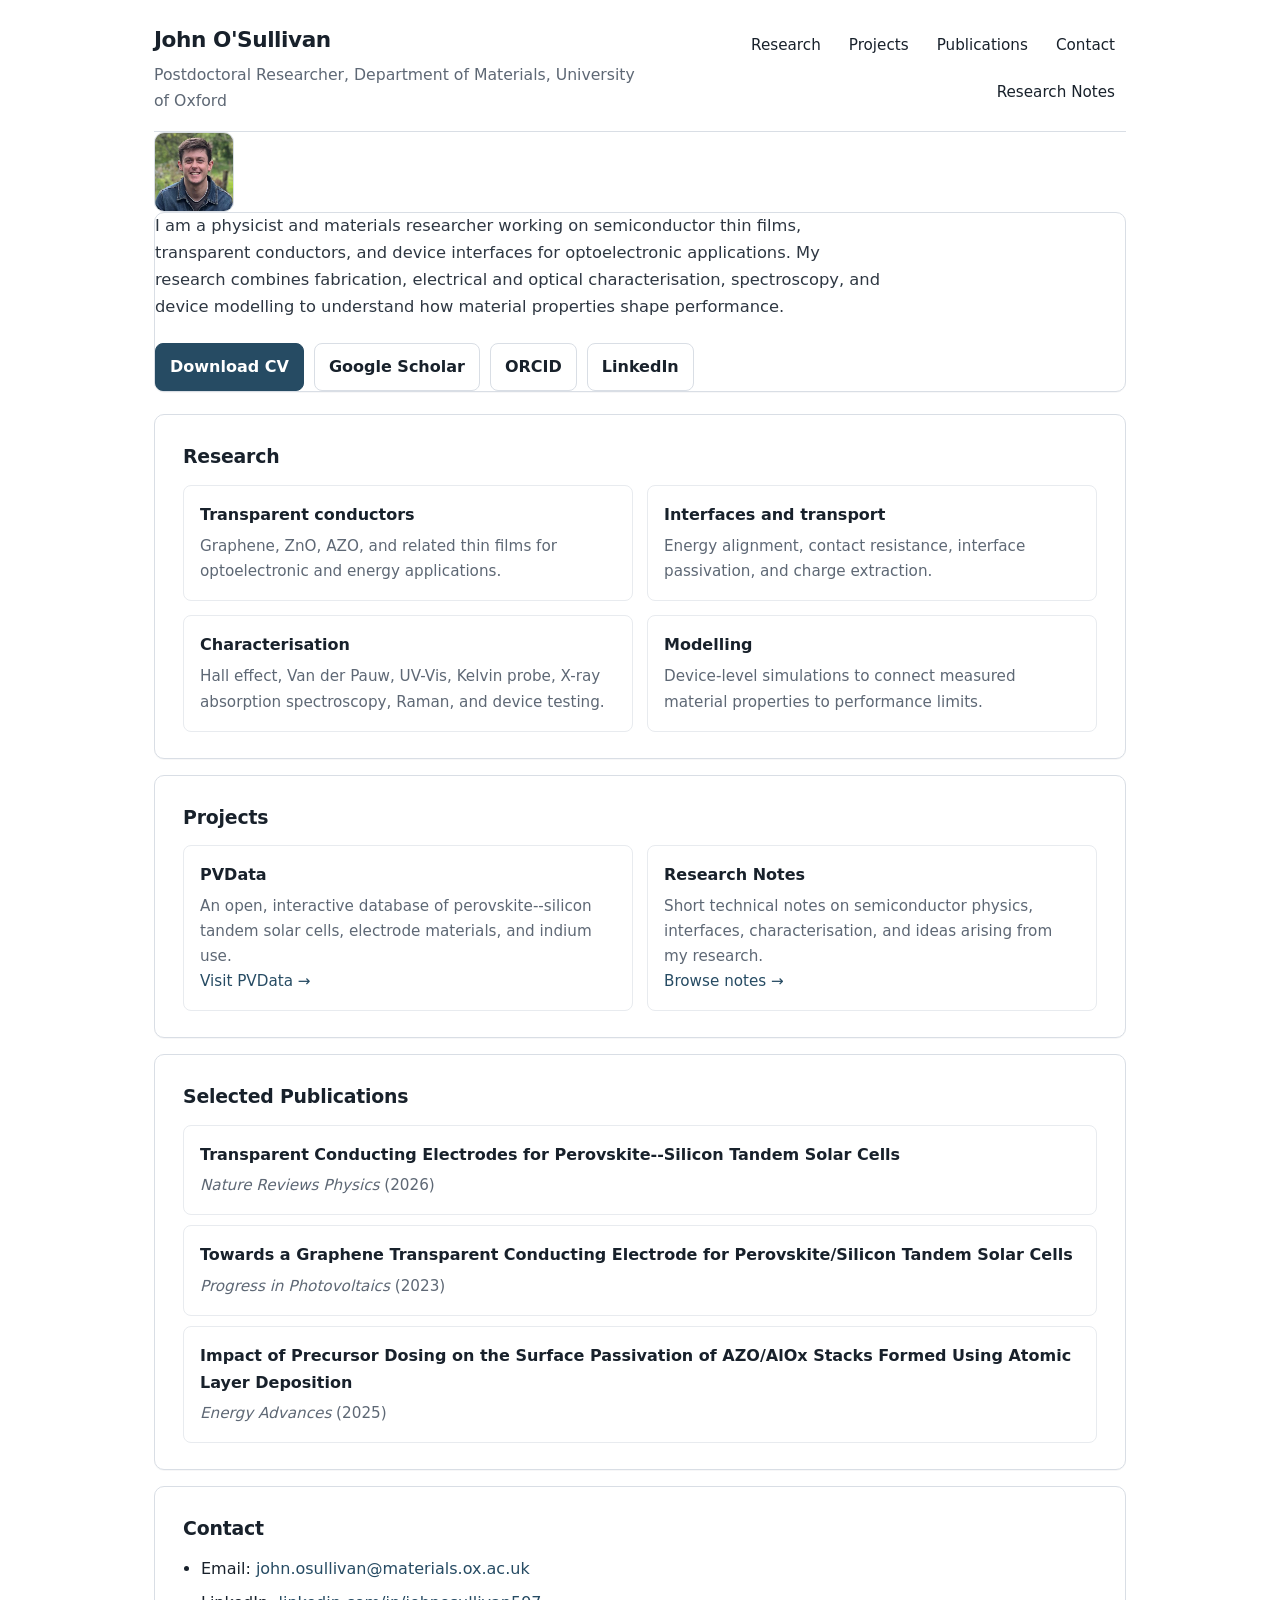
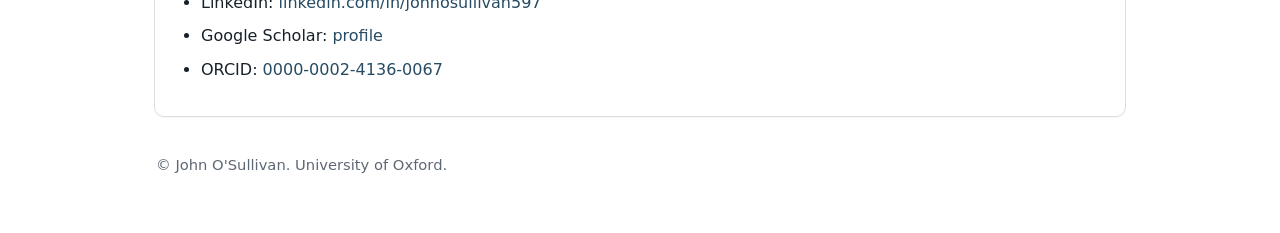
==== index.html @ 4909a604 "Update index.html" ====
<!doctype html>
<html lang="en">
  <head>
    <meta charset="utf-8" />
    <meta name="viewport" content="width=device-width, initial-scale=1" />
    <title>John O'Sullivan | Semiconductor Materials and Interfaces</title>
    <meta
      name="description"
      content="John O'Sullivan is an experimental researcher working on semiconductor materials, interfaces, thin films, and optoelectronic devices at the University of Oxford."
    />
    <link rel="stylesheet" href="style.css" />
  </head>
  <body>
    <div class="wrap">
      <header>
        <div class="brand">
          <h1>John O'Sullivan</h1>
          <p>Postdoctoral Researcher, Department of Materials, University of Oxford</p>
        </div>
        <nav aria-label="Primary">
          <a href="#research">Research</a>
          <a href="#projects">Projects</a>
          <a href="#publications">Publications</a>
          <a href="#contact">Contact</a>
          <a href="blog.html">Research Notes</a>
        </nav>
      </header>

      <section class="hero">
        <div class="hero-photo" aria-label="Profile portrait">
          <img src="images/profilecrop.jpg" alt="John O'Sullivan portrait" />
        </div>

        <div class="card hero-main">
          <p>
            I am a physicist and materials researcher working on semiconductor thin films, transparent conductors, and
            device interfaces for optoelectronic applications. My research combines fabrication, electrical and optical
            characterisation, spectroscopy, and device modelling to understand how material properties shape performance.
          </p>
          <div class="cta-row">
            <a class="btn primary" href="CV052026_Postdoc_RSB.pdf">Download CV</a>
            <a class="btn" href="https://scholar.google.com/citations?user=-q1tRdQAAAAJ&hl=en" target="_blank" rel="noreferrer">Google Scholar</a>
            <a class="btn" href="https://orcid.org/0000-0002-4136-0067" target="_blank" rel="noreferrer">ORCID</a>
            <a class="btn" href="https://www.linkedin.com/in/johnosullivan597/" target="_blank" rel="noreferrer">LinkedIn</a>
          </div>
        </div>
      </section>

      <main>
        <section class="card" id="research">
          <h3>Research</h3>
          <div class="grid-2">
            <div class="item">
              <h4>Transparent conductors</h4>
              <p>Graphene, ZnO, AZO, and related thin films for optoelectronic and energy applications.</p>
            </div>
            <div class="item">
              <h4>Interfaces and transport</h4>
              <p>Energy alignment, contact resistance, interface passivation, and charge extraction.</p>
            </div>
            <div class="item">
              <h4>Characterisation</h4>
              <p>Hall effect, Van der Pauw, UV-Vis, Kelvin probe, X-ray absorption spectroscopy, Raman, and device testing.</p>
            </div>
            <div class="item">
              <h4>Modelling</h4>
              <p>Device-level simulations to connect measured material properties to performance limits.</p>
            </div>
          </div>
        </section>

        <section class="card" id="projects">
          <h3>Projects</h3>
          <div class="grid-2">
            <div class="item">
              <h4>PVData</h4>
              <p>
                An open, interactive database of perovskite--silicon tandem solar cells, electrode materials, and indium use.
              </p>
              <p><a href="https://johnosullivan887.github.io/pvdata/" target="_blank" rel="noreferrer">Visit PVData →</a></p>
            </div>
            <div class="item">
              <h4>Research Notes</h4>
              <p>Short technical notes on semiconductor physics, interfaces, characterisation, and ideas arising from my research.</p>
              <p><a href="blog.html">Browse notes →</a></p>
            </div>
          </div>
        </section>

        <section class="card" id="publications">
          <h3>Selected Publications</h3>
          <div class="pubs">
            <div class="pub">
              <strong>Transparent Conducting Electrodes for Perovskite--Silicon Tandem Solar Cells</strong>
              <span><em>Nature Reviews Physics</em> (2026)</span>
            </div>
            <div class="pub">
              <strong>Towards a Graphene Transparent Conducting Electrode for Perovskite/Silicon Tandem Solar Cells</strong>
              <span><em>Progress in Photovoltaics</em> (2023)</span>
            </div>
            <div class="pub">
              <strong>Impact of Precursor Dosing on the Surface Passivation of AZO/AlOx Stacks Formed Using Atomic Layer Deposition</strong>
              <span><em>Energy Advances</em> (2025)</span>
            </div>
          </div>
        </section>

        <section class="card" id="contact">
          <h3>Contact</h3>
          <ul class="clean">
            <li>Email: <a href="mailto:john.osullivan@materials.ox.ac.uk">john.osullivan@materials.ox.ac.uk</a></li>
            <li>LinkedIn: <a href="https://www.linkedin.com/in/johnosullivan597/" target="_blank" rel="noreferrer">linkedin.com/in/johnosullivan597</a></li>
            <li>Google Scholar: <a href="https://scholar.google.com/citations?user=-q1tRdQAAAAJ&hl=en" target="_blank" rel="noreferrer">profile</a></li>
            <li>ORCID: <a href="https://orcid.org/0000-0002-4136-0067" target="_blank" rel="noreferrer">0000-0002-4136-0067</a></li>
          </ul>
        </section>
      </main>

      <footer>
        © John O'Sullivan. University of Oxford.
      </footer>
    </div>
  </body>
</html>
---- style.css ----
/*
  Global stylesheet for the academic profile site.
  Link from HTML with:
  <link rel="stylesheet" href="style.css">
*/

:root {
  --bg: #ffffff;
  --panel: #ffffff;
  --text: #18212b;
  --muted: #5e6875;
  --line: #d9dee5;
  --line-soft: #e8ebef;
  --accent: #264b63;
  --accent-soft: #eef3f7;
  --shadow: 0 1px 0 rgba(15, 23, 42, 0.03);
  --radius: 10px;
  --max: 1020px;
}

* { box-sizing: border-box; }
html { scroll-behavior: smooth; }

body {
  margin: 0;
  font-family: Inter, ui-sans-serif, system-ui, -apple-system, BlinkMacSystemFont, "Segoe UI", sans-serif;
  color: var(--text);
  background: var(--bg);
  line-height: 1.65;
}

a { color: var(--accent); text-decoration: none; }
a:hover { text-decoration: underline; }

.wrap {
  max-width: var(--max);
  margin: 0 auto;
  padding: 0 24px 56px;
}

header {
  display: flex;
  justify-content: space-between;
  align-items: flex-end;
  gap: 16px;
  padding: 22px 0 18px;
  border-bottom: 1px solid var(--line);
}

.brand {
  display: flex;
  flex-direction: column;
  gap: 4px;
}

.brand h1 {
  margin: 0;
  font-size: 1.35rem;
  font-weight: 600;
  letter-spacing: -0.02em;
}

.brand p {
  margin: 0;
  color: var(--muted);
  font-size: 0.98rem;
}

nav {
  display: flex;
  flex-wrap: wrap;
  justify-content: flex-end;
  gap: 6px;
}

nav a {
  padding: 7px 10px;
  border: 1px solid transparent;
  border-radius: 999px;
  color: var(--text);
  font-size: 0.95rem;
}

nav a:hover {
  border-color: var(--line);
  background: #fafbfd;
  text-decoration: none;
}


.hero-photo img {
  width: 80px;
  height: 80px;
  object-fit: cover;
  border-radius: 10px;
  border: 1px solid var(--line);
  display: block;
}

.card {
  background: var(--panel);
  border: 1px solid var(--line);
  border-radius: var(--radius);
  box-shadow: var(--shadow);
}



.profile{

    display:grid;

    grid-template-columns:180px 1fr;

    gap:32px;

    margin-top:40px;

    margin-bottom:20px;

    align-items:start;

}

.profile-image img{

    width:180px;

    height:180px;

    object-fit:cover;

    border-radius:8px;

    border:1px solid var(--line);

}

.profile h2{

    margin:0;

    font-size:2.2rem;

    font-family:Georgia, serif;

    font-weight:600;

}

.profile-position{

    color:var(--muted);

    margin-top:10px;

    margin-bottom:18px;

    line-height:1.5;

}

.profile-links{

    margin-bottom:24px;

    font-weight:500;

}

.hero h2,
.page-title {
  margin: 0 0 14px;
  font-size: clamp(2.15rem, 4vw, 3.4rem);
  line-height: 1.08;
  letter-spacing: -0.04em;
  font-family: Georgia, "Times New Roman", Times, serif;
  font-weight: 600;
}

.hero p {
  margin: 0 0 16px;
  font-size: 1.02rem;
  color: #2e3742;
  max-width: 70ch;
}

.cta-row {
  display: flex;
  flex-wrap: wrap;
  gap: 10px;
  margin-top: 22px;
}

.btn {
  display: inline-flex;
  align-items: center;
  justify-content: center;
  gap: 8px;
  padding: 10px 14px;
  border-radius: 8px;
  border: 1px solid var(--line);
  background: #fff;
  color: var(--text);
  font-weight: 600;
  text-decoration: none;
}

.btn.primary {
  background: var(--accent);
  border-color: var(--accent);
  color: #fff;
}

main {
  margin-top: 22px;
  display: grid;
  gap: 16px;
}

section.card {
  padding: 26px 28px;
}

section h3 {
  margin: 0 0 12px;
  font-size: 1.18rem;
  font-weight: 600;
  letter-spacing: -0.01em;
}

.section-intro {
  margin: 0 0 18px;
  color: var(--muted);
  max-width: 78ch;
}

.grid-2 {
  display: grid;
  grid-template-columns: 1fr 1fr;
  gap: 14px;
}

.item {
  padding: 16px;
  border: 1px solid var(--line-soft);
  border-radius: 8px;
  background: #fff;
}

.item h4 {
  margin: 0 0 6px;
  font-size: 1rem;
  font-weight: 600;
}

.item p {
  margin: 0;
  color: var(--muted);
  font-size: 0.95rem;
}

ul.clean {
  margin: 0;
  padding-left: 18px;
}

ul.clean li {
  margin: 7px 0;
}

.pubs {
  display: grid;
  gap: 10px;
}

.pub {
  padding: 16px;
  border: 1px solid var(--line-soft);
  border-radius: 8px;
  background: #fff;
}

.pub strong {
  display: block;
  margin-bottom: 4px;
  font-weight: 600;
}

.pub span {
  color: var(--muted);
  font-size: 0.95rem;
}

footer {
  margin-top: 18px;
  padding: 18px 2px 0;
  color: var(--muted);
  font-size: 0.92rem;
}

/* Blog-style page components */
.blog-grid {
  display: grid;
  gap: 18px;
}

.post-card {
  padding: 24px 26px;
  border: 1px solid var(--line);
  border-radius: var(--radius);
  background: #fff;
  box-shadow: var(--shadow);
}

.post-meta {
  display: flex;
  flex-wrap: wrap;
  gap: 10px;
  margin-bottom: 12px;
  color: var(--muted);
  font-size: 0.92rem;
}

.post-title {
  margin: 0 0 10px;
  font-size: 1.4rem;
  line-height: 1.2;
  letter-spacing: -0.02em;
}

.post-content {
  color: #2e3742;
}

.reaction-row {
  display: flex;
  flex-wrap: wrap;
  gap: 10px;
  margin-top: 18px;
}

.reaction-btn {
  display: inline-flex;
  align-items: center;
  gap: 8px;
  padding: 8px 12px;
  border-radius: 999px;
  border: 1px solid var(--line);
  background: #fff;
  color: var(--text);
  font-size: 0.95rem;
  cursor: pointer;
}

.reaction-btn:hover {
  background: #fafbfd;
}

.comments {
  margin-top: 18px;
  padding-top: 16px;
  border-top: 1px solid var(--line-soft);
}

.comments h4 {
  margin: 0 0 12px;
  font-size: 1rem;
}

.comment {
  padding: 12px 14px;
  border: 1px solid var(--line-soft);
  border-radius: 8px;
  background: #fbfcfd;
  margin-bottom: 10px;
}

.comment .author {
  font-weight: 600;
  margin-bottom: 4px;
}

.comment .date {
  color: var(--muted);
  font-size: 0.88rem;
}

.comment-form {
  display: grid;
  gap: 10px;
  margin-top: 12px;
}

.comment-form input,
.comment-form textarea {
  width: 100%;
  padding: 10px 12px;
  border: 1px solid var(--line);
  border-radius: 8px;
  font: inherit;
  background: #fff;
}

.comment-form textarea {
  min-height: 120px;
  resize: vertical;
}

.comment-form .btn {
  width: fit-content;
}

@media (max-width: 860px) {
  .hero,
  .grid-2 {
    grid-template-columns: 1fr;
  }

  .hero {
    gap: 22px;
  }

  header {
    flex-direction: column;
    align-items: flex-start;
  }

  nav {
    justify-content: flex-start;
  }
}

@media (max-width: 560px) {
  .wrap {
    padding: 0 16px 40px;
  }


  .cta-row {
    flex-direction: column;
  }

  .btn {
    width: 100%;
  }
}
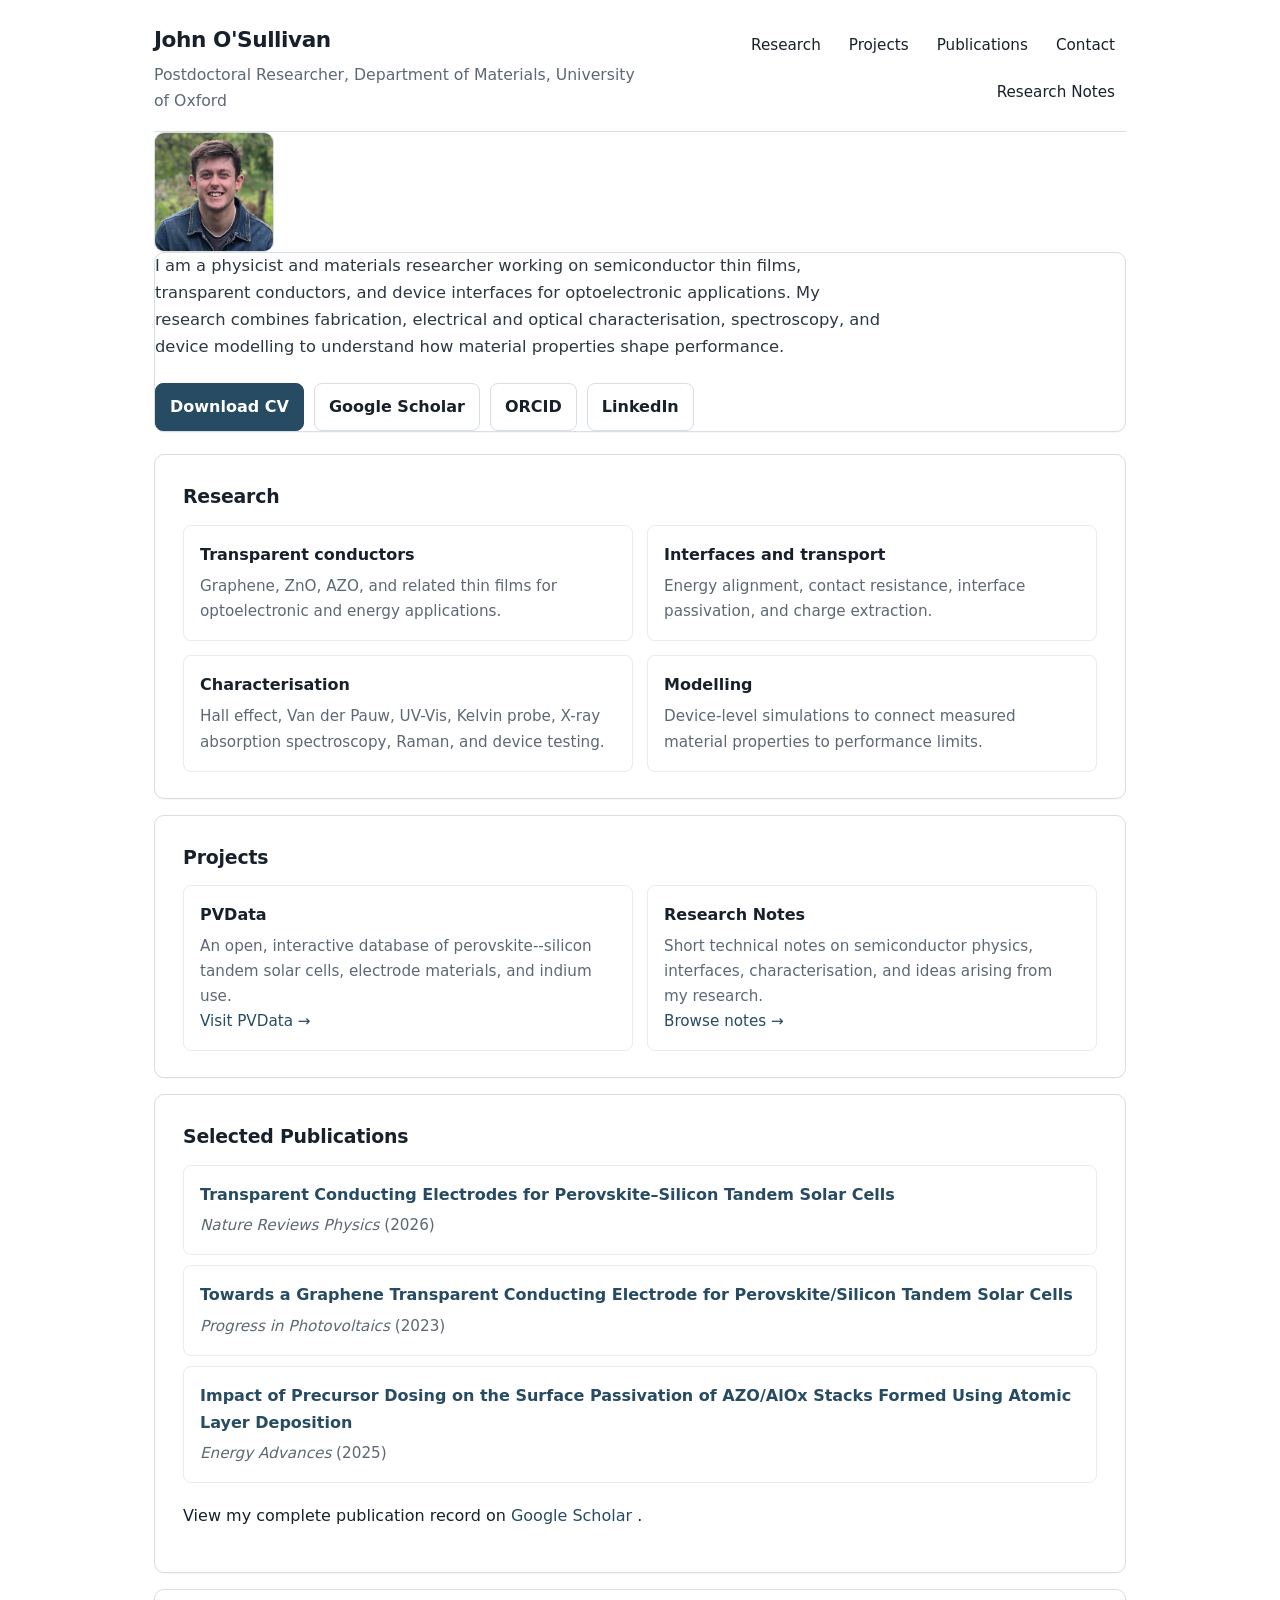
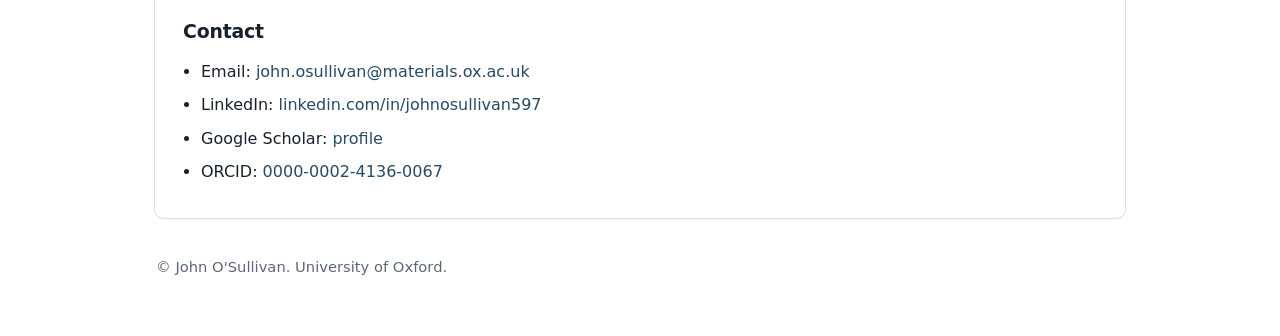
==== commit e1b42ea8: "Update index.html" ====
--- a/index.html
+++ b/index.html
@@ -89,20 +89,61 @@
 
         <section class="card" id="publications">
           <h3>Selected Publications</h3>
+        
           <div class="pubs">
+        
             <div class="pub">
-              <strong>Transparent Conducting Electrodes for Perovskite--Silicon Tandem Solar Cells</strong>
-              <span><em>Nature Reviews Physics</em> (2026)</span>
+              <strong>
+                <a href="https://doi.org/10.1038/s42254-026-00827-6"
+                   target="_blank"
+                   rel="noopener noreferrer">
+                  Transparent Conducting Electrodes for Perovskite–Silicon Tandem Solar Cells
+                </a>
+              </strong>
+        
+              <span>
+                <em>Nature Reviews Physics</em> (2026)
+              </span>
             </div>
+        
             <div class="pub">
-              <strong>Towards a Graphene Transparent Conducting Electrode for Perovskite/Silicon Tandem Solar Cells</strong>
-              <span><em>Progress in Photovoltaics</em> (2023)</span>
+              <strong>
+                <a href="https://doi.org/10.1002/pip.3726"
+                   target="_blank"
+                   rel="noopener noreferrer">
+                  Towards a Graphene Transparent Conducting Electrode for Perovskite/Silicon Tandem Solar Cells
+                </a>
+              </strong>
+        
+              <span>
+                <em>Progress in Photovoltaics</em> (2023)
+              </span>
             </div>
+        
             <div class="pub">
-              <strong>Impact of Precursor Dosing on the Surface Passivation of AZO/AlOx Stacks Formed Using Atomic Layer Deposition</strong>
-              <span><em>Energy Advances</em> (2025)</span>
+              <strong>
+                <a href="https://doi.org/10.1039/D5YA00072F"
+                   target="_blank"
+                   rel="noopener noreferrer">
+                  Impact of Precursor Dosing on the Surface Passivation of AZO/AlOx Stacks Formed Using Atomic Layer Deposition
+                </a>
+              </strong>
+        
+              <span>
+                <em>Energy Advances</em> (2025)
+              </span>
             </div>
+        
           </div>
+        
+          <p style="margin-top:20px;">
+            View my complete publication record on
+            <a href="https://scholar.google.com/citations?user=-q1tRdQAAAAJ&hl=en"
+               target="_blank">
+              Google Scholar
+            </a>.
+          </p>
+        
         </section>
 
         <section class="card" id="contact">
--- a/style.css
+++ b/style.css
@@ -89,8 +89,8 @@
 
 
 .hero-photo img {
-  width: 80px;
-  height: 80px;
+  width: 120px;
+  height: 120px;
   object-fit: cover;
   border-radius: 10px;
   border: 1px solid var(--line);
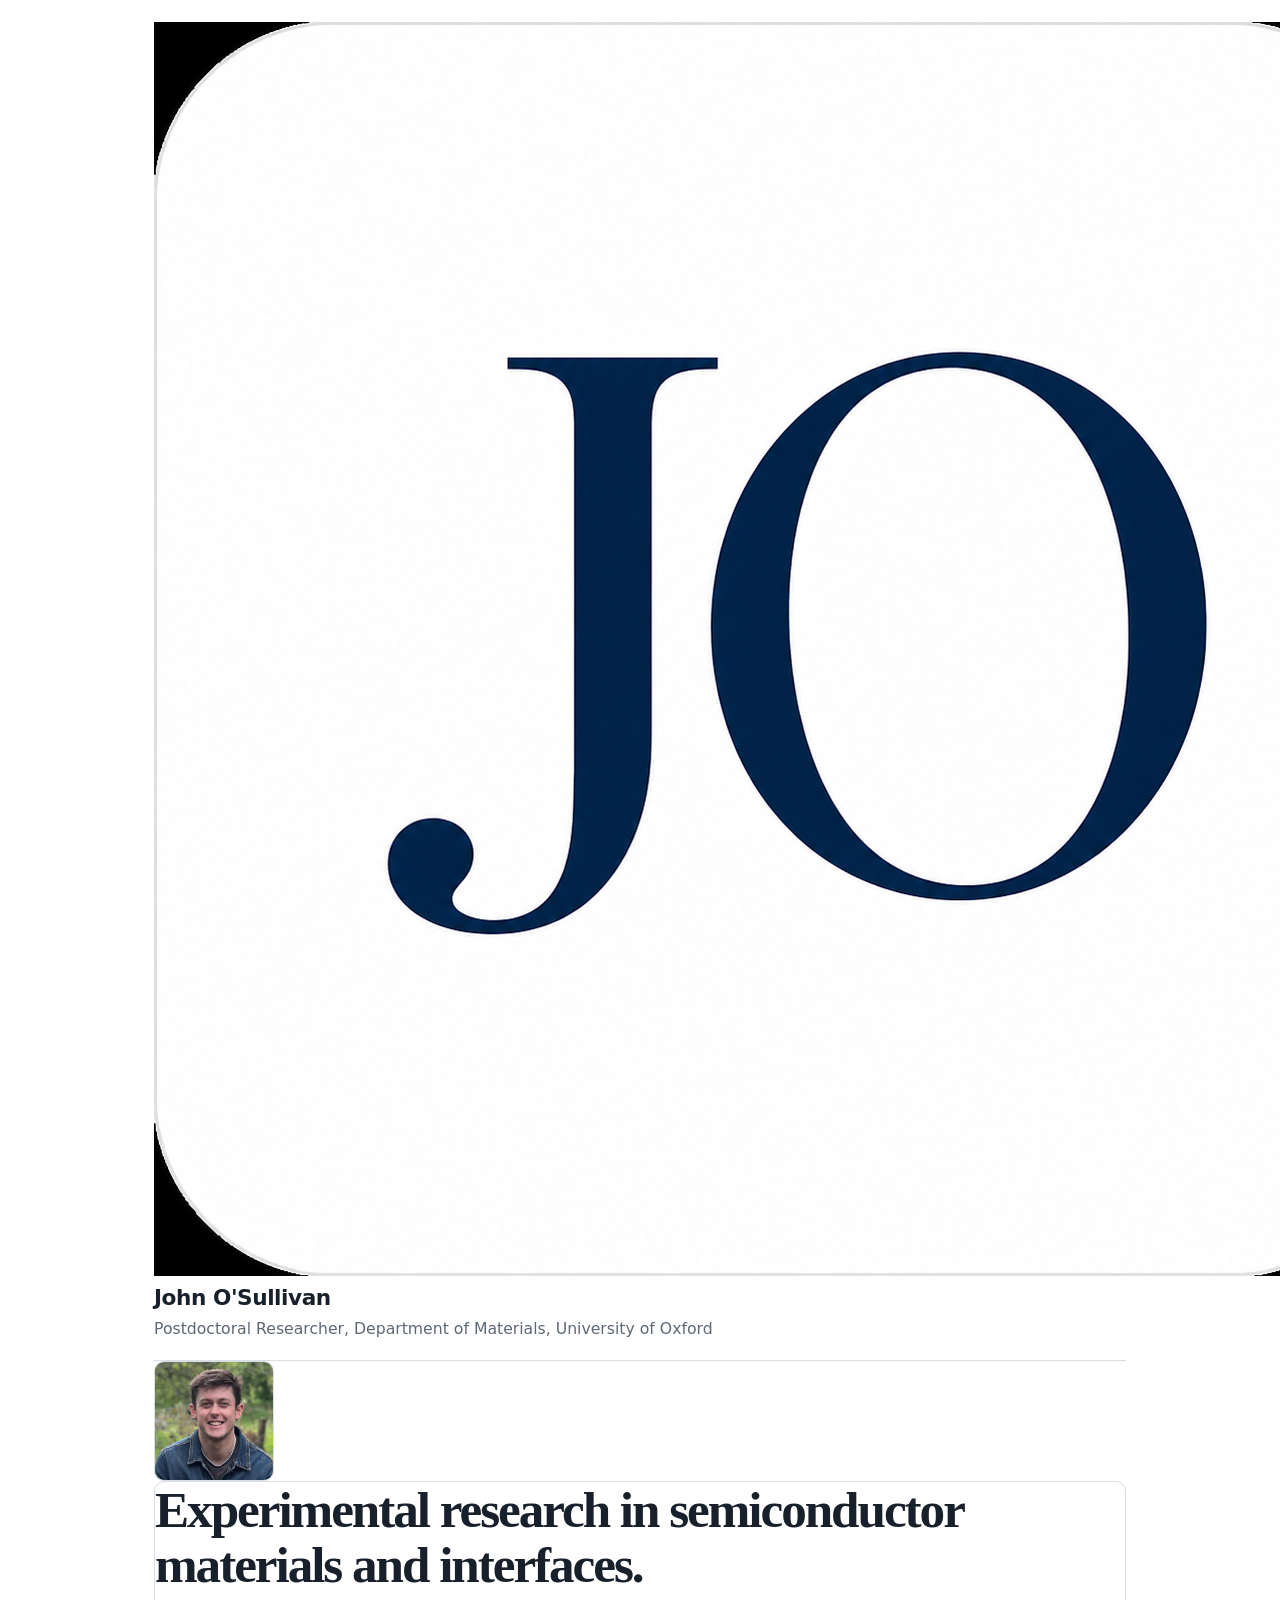
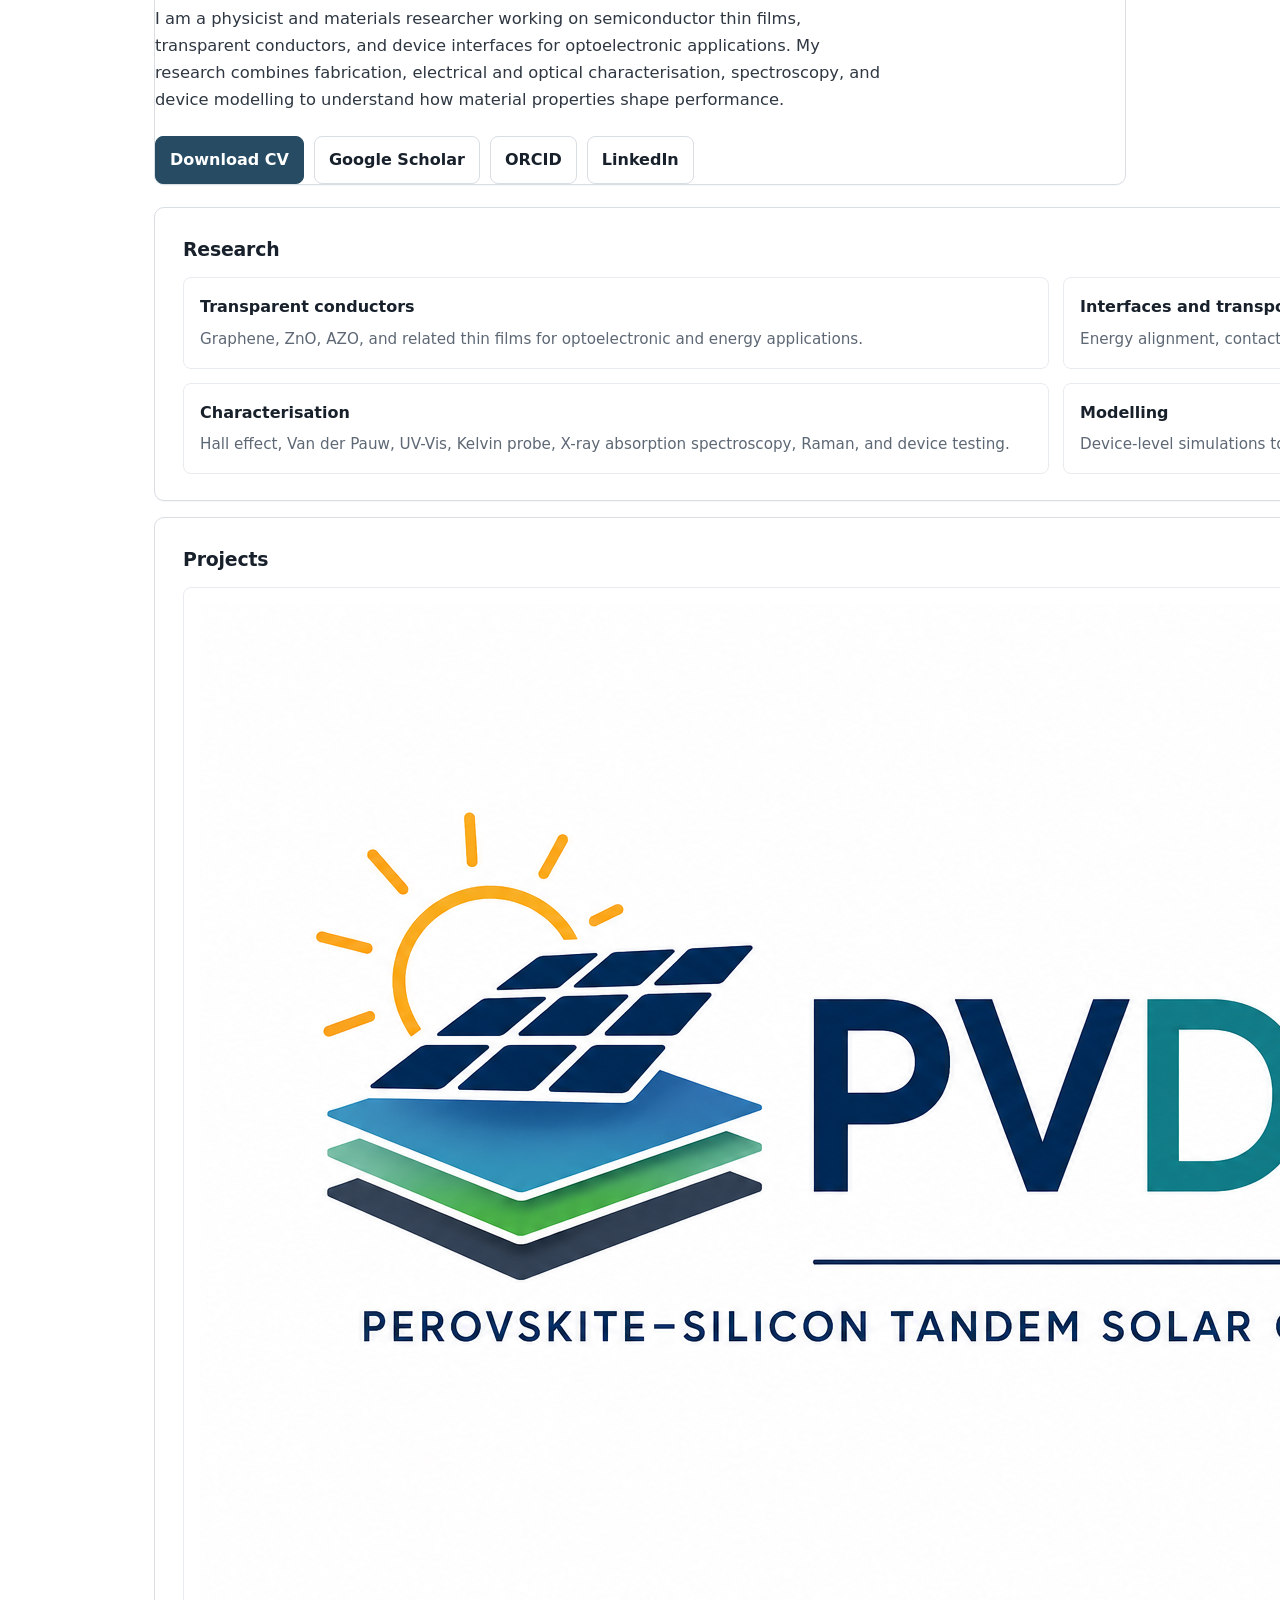
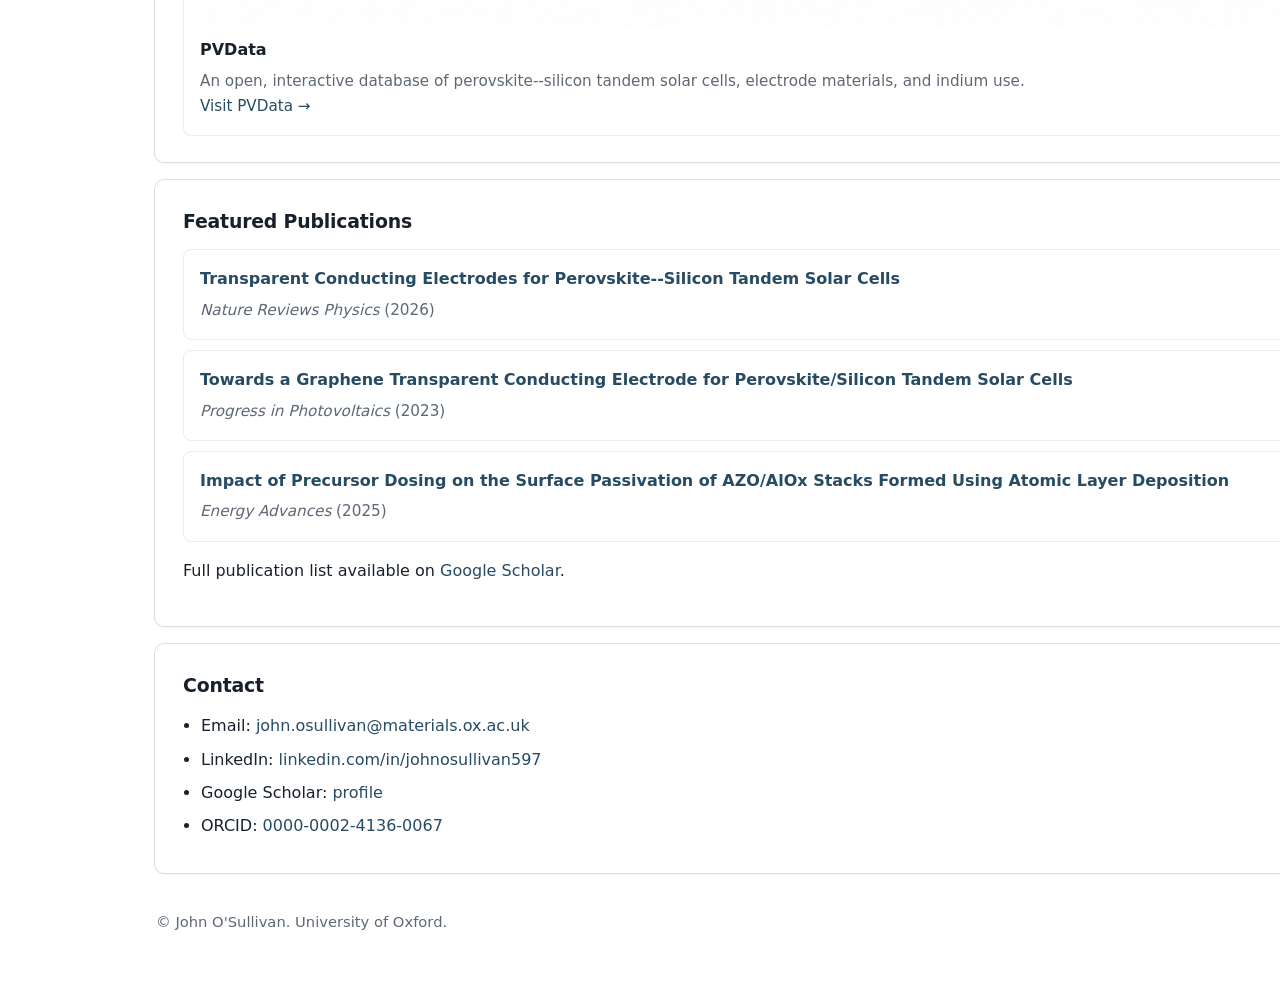
==== commit 30f543a4: "Update index.html" ====
--- a/index.html
+++ b/index.html
@@ -8,15 +8,20 @@
       name="description"
       content="John O'Sullivan is an experimental researcher working on semiconductor materials, interfaces, thin films, and optoelectronic devices at the University of Oxford."
     />
+    <link rel="icon" type="image/png" href="images/favicon.png" />
     <link rel="stylesheet" href="style.css" />
   </head>
   <body>
     <div class="wrap">
-      <header>
+      <header class="site-header">
         <div class="brand">
-          <h1>John O'Sullivan</h1>
-          <p>Postdoctoral Researcher, Department of Materials, University of Oxford</p>
+          <img class="brand-logo" src="images/favicon.png" alt="JO logo" />
+          <div class="brand-text">
+            <h1>John O'Sullivan</h1>
+            <p>Postdoctoral Researcher, Department of Materials, University of Oxford</p>
+          </div>
         </div>
+
         <nav aria-label="Primary">
           <a href="#research">Research</a>
           <a href="#projects">Projects</a>
@@ -32,6 +37,7 @@
         </div>
 
         <div class="card hero-main">
+          <h2>Experimental research in semiconductor materials and interfaces.</h2>
           <p>
             I am a physicist and materials researcher working on semiconductor thin films, transparent conductors, and
             device interfaces for optoelectronic applications. My research combines fabrication, electrical and optical
@@ -72,13 +78,19 @@
         <section class="card" id="projects">
           <h3>Projects</h3>
           <div class="grid-2">
-            <div class="item">
-              <h4>PVData</h4>
-              <p>
-                An open, interactive database of perovskite--silicon tandem solar cells, electrode materials, and indium use.
-              </p>
-              <p><a href="https://johnosullivan887.github.io/pvdata/" target="_blank" rel="noreferrer">Visit PVData →</a></p>
+            <div class="item project-card">
+              <img class="project-logo" src="images/pvdata-logo.png" alt="PVData logo" />
+              <div>
+                <h4>PVData</h4>
+                <p>
+                  An open, interactive database of perovskite--silicon tandem solar cells, electrode materials, and indium use.
+                </p>
+                <p>
+                  <a href="https://johnosullivan887.github.io/pvdata/" target="_blank" rel="noreferrer">Visit PVData →</a>
+                </p>
+              </div>
             </div>
+
             <div class="item">
               <h4>Research Notes</h4>
               <p>Short technical notes on semiconductor physics, interfaces, characterisation, and ideas arising from my research.</p>
@@ -88,62 +100,38 @@
         </section>
 
         <section class="card" id="publications">
-          <h3>Selected Publications</h3>
-        
+          <h3>Featured Publications</h3>
           <div class="pubs">
-        
             <div class="pub">
               <strong>
-                <a href="https://doi.org/10.1038/s42254-026-00827-6"
-                   target="_blank"
-                   rel="noopener noreferrer">
-                  Transparent Conducting Electrodes for Perovskite–Silicon Tandem Solar Cells
+                <a href="https://doi.org/10.1038/s42254-026-00827-6" target="_blank" rel="noopener noreferrer">
+                  Transparent Conducting Electrodes for Perovskite--Silicon Tandem Solar Cells
                 </a>
               </strong>
-        
-              <span>
-                <em>Nature Reviews Physics</em> (2026)
-              </span>
+              <span><em>Nature Reviews Physics</em> (2026)</span>
             </div>
-        
             <div class="pub">
               <strong>
-                <a href="https://doi.org/10.1002/pip.3726"
-                   target="_blank"
-                   rel="noopener noreferrer">
+                <a href="https://doi.org/10.1002/pip.3726" target="_blank" rel="noopener noreferrer">
                   Towards a Graphene Transparent Conducting Electrode for Perovskite/Silicon Tandem Solar Cells
                 </a>
               </strong>
-        
-              <span>
-                <em>Progress in Photovoltaics</em> (2023)
-              </span>
+              <span><em>Progress in Photovoltaics</em> (2023)</span>
             </div>
-        
             <div class="pub">
               <strong>
-                <a href="https://doi.org/10.1039/D5YA00072F"
-                   target="_blank"
-                   rel="noopener noreferrer">
+                <a href="https://doi.org/10.1039/D5YA00072F" target="_blank" rel="noopener noreferrer">
                   Impact of Precursor Dosing on the Surface Passivation of AZO/AlOx Stacks Formed Using Atomic Layer Deposition
                 </a>
               </strong>
-        
-              <span>
-                <em>Energy Advances</em> (2025)
-              </span>
+              <span><em>Energy Advances</em> (2025)</span>
             </div>
-        
           </div>
-        
-          <p style="margin-top:20px;">
-            View my complete publication record on
-            <a href="https://scholar.google.com/citations?user=-q1tRdQAAAAJ&hl=en"
-               target="_blank">
-              Google Scholar
-            </a>.
+
+          <p class="publication-note">
+            Full publication list available on
+            <a href="https://scholar.google.com/citations?user=-q1tRdQAAAAJ&hl=en" target="_blank" rel="noreferrer">Google Scholar</a>.
           </p>
-        
         </section>
 
         <section class="card" id="contact">
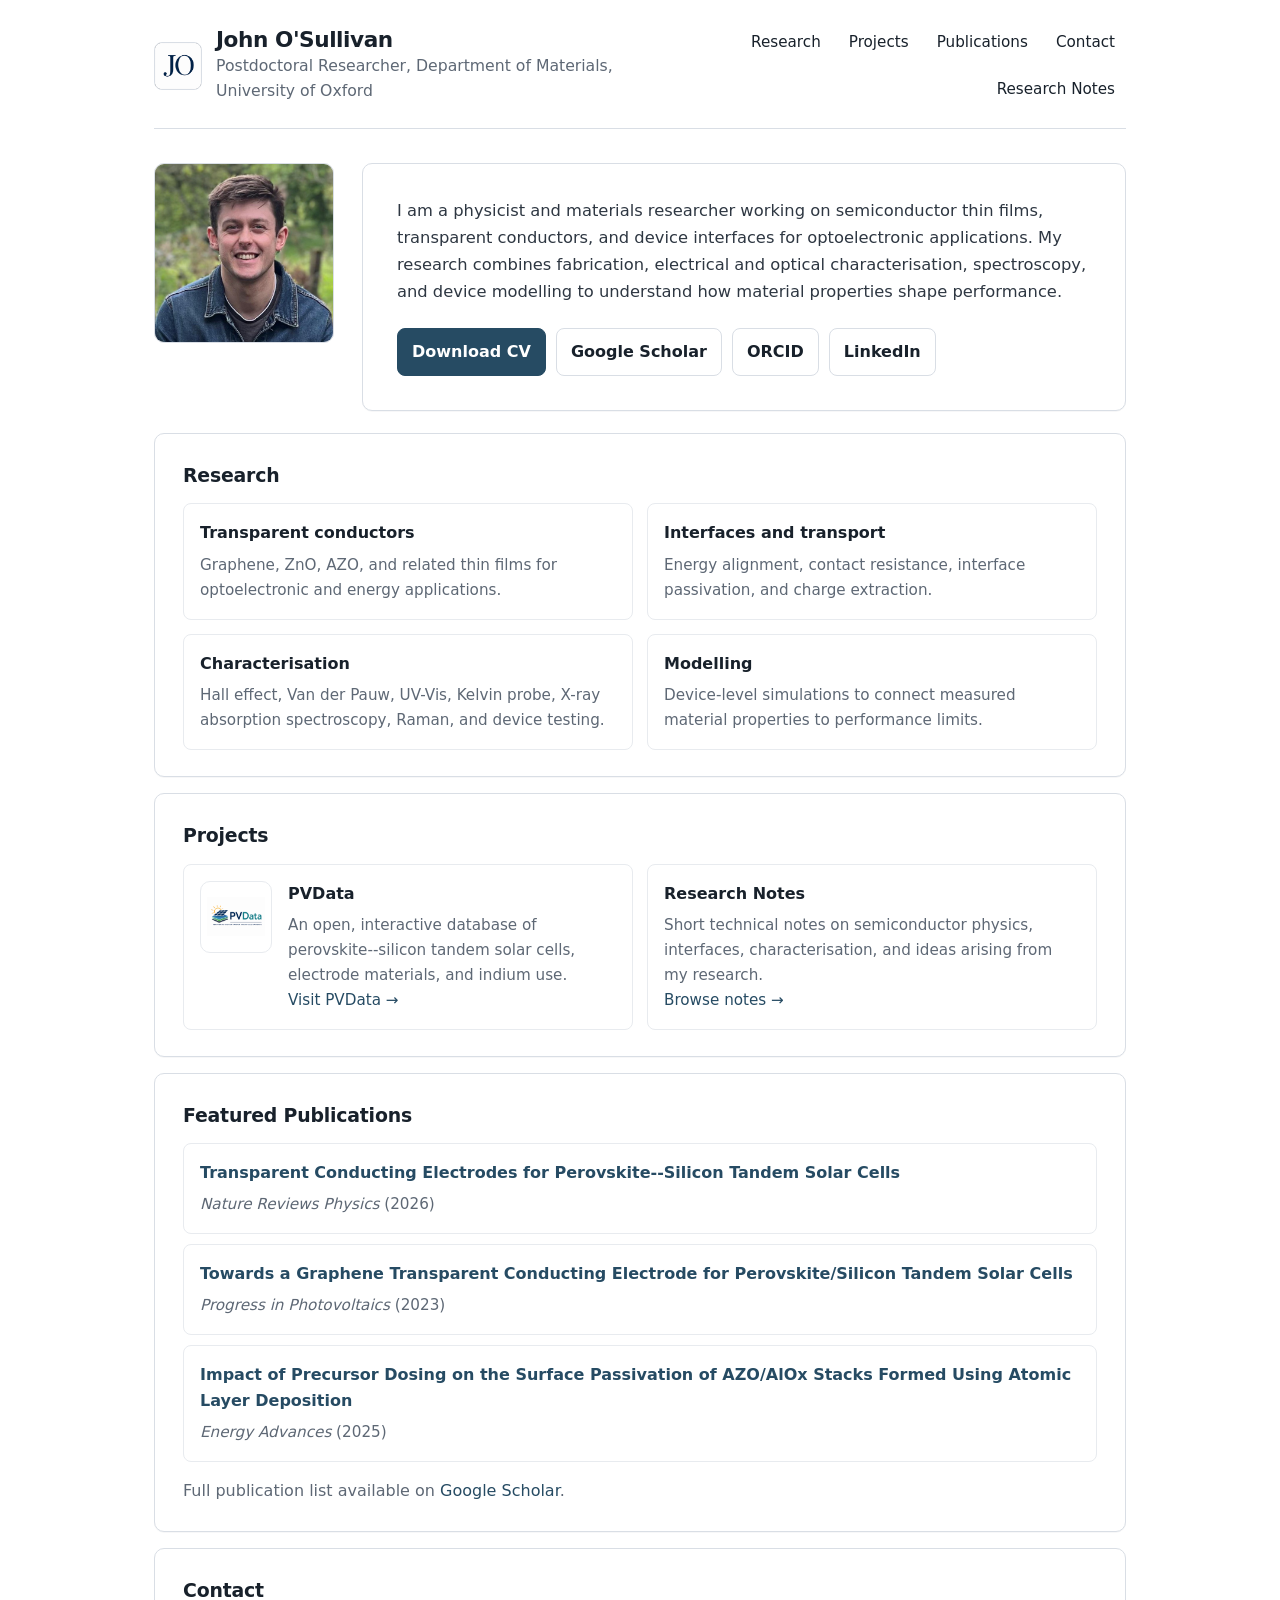
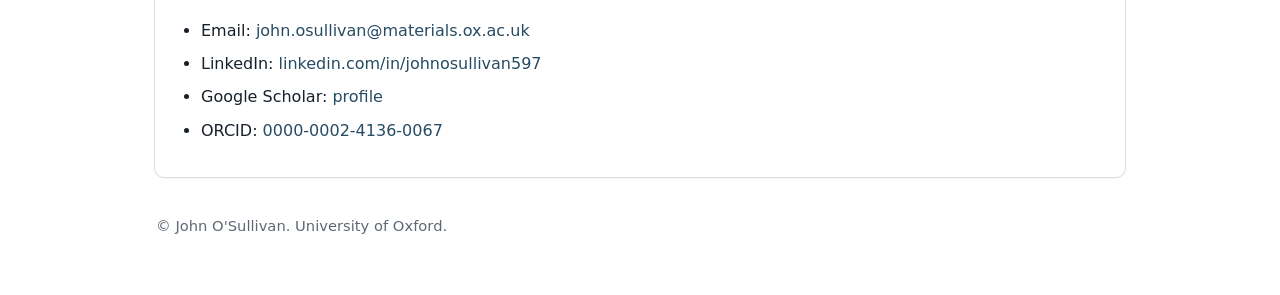
==== commit 2c92582e: "Update index.html" ====
--- a/index.html
+++ b/index.html
@@ -37,7 +37,6 @@
         </div>
 
         <div class="card hero-main">
-          <h2>Experimental research in semiconductor materials and interfaces.</h2>
           <p>
             I am a physicist and materials researcher working on semiconductor thin films, transparent conductors, and
             device interfaces for optoelectronic applications. My research combines fabrication, electrical and optical
--- a/style.css
+++ b/style.css
@@ -1,9 +1,3 @@
-/*
-  Global stylesheet for the academic profile site.
-  Link from HTML with:
-  <link rel="stylesheet" href="style.css">
-*/
-
 :root {
   --bg: #ffffff;
   --panel: #ffffff;
@@ -12,14 +6,18 @@
   --line: #d9dee5;
   --line-soft: #e8ebef;
   --accent: #264b63;
-  --accent-soft: #eef3f7;
   --shadow: 0 1px 0 rgba(15, 23, 42, 0.03);
   --radius: 10px;
   --max: 1020px;
 }
 
-* { box-sizing: border-box; }
-html { scroll-behavior: smooth; }
+* {
+  box-sizing: border-box;
+}
+
+html {
+  scroll-behavior: smooth;
+}
 
 body {
   margin: 0;
@@ -29,8 +27,14 @@
   line-height: 1.65;
 }
 
-a { color: var(--accent); text-decoration: none; }
-a:hover { text-decoration: underline; }
+a {
+  color: var(--accent);
+  text-decoration: none;
+}
+
+a:hover {
+  text-decoration: underline;
+}
 
 .wrap {
   max-width: var(--max);
@@ -38,10 +42,10 @@
   padding: 0 24px 56px;
 }
 
-header {
+.site-header {
   display: flex;
   justify-content: space-between;
-  align-items: flex-end;
+  align-items: center;
   gap: 16px;
   padding: 22px 0 18px;
   border-bottom: 1px solid var(--line);
@@ -49,18 +53,29 @@
 
 .brand {
   display: flex;
-  flex-direction: column;
-  gap: 4px;
-}
-
-.brand h1 {
+  align-items: center;
+  gap: 14px;
+  min-width: 0;
+}
+
+.brand-logo {
+  width: 48px;
+  height: 48px;
+  border-radius: 8px;
+  border: 1px solid var(--line);
+  object-fit: cover;
+  flex: 0 0 auto;
+}
+
+.brand-text h1 {
   margin: 0;
   font-size: 1.35rem;
   font-weight: 600;
   letter-spacing: -0.02em;
-}
-
-.brand p {
+  line-height: 1.15;
+}
+
+.brand-text p {
   margin: 0;
   color: var(--muted);
   font-size: 0.98rem;
@@ -87,10 +102,22 @@
   text-decoration: none;
 }
 
+.hero {
+  display: grid;
+  grid-template-columns: 180px 1fr;
+  gap: 28px;
+  align-items: start;
+  margin-top: 34px;
+}
+
+.hero-photo {
+  display: flex;
+  justify-content: center;
+}
 
 .hero-photo img {
-  width: 120px;
-  height: 120px;
+  width: 180px;
+  height: 180px;
   object-fit: cover;
   border-radius: 10px;
   border: 1px solid var(--line);
@@ -104,68 +131,8 @@
   box-shadow: var(--shadow);
 }
 
-
-
-.profile{
-
-    display:grid;
-
-    grid-template-columns:180px 1fr;
-
-    gap:32px;
-
-    margin-top:40px;
-
-    margin-bottom:20px;
-
-    align-items:start;
-
-}
-
-.profile-image img{
-
-    width:180px;
-
-    height:180px;
-
-    object-fit:cover;
-
-    border-radius:8px;
-
-    border:1px solid var(--line);
-
-}
-
-.profile h2{
-
-    margin:0;
-
-    font-size:2.2rem;
-
-    font-family:Georgia, serif;
-
-    font-weight:600;
-
-}
-
-.profile-position{
-
-    color:var(--muted);
-
-    margin-top:10px;
-
-    margin-bottom:18px;
-
-    line-height:1.5;
-
-}
-
-.profile-links{
-
-    margin-bottom:24px;
-
-    font-weight:500;
-
+.hero-main {
+  padding: 34px;
 }
 
 .hero h2,
@@ -229,12 +196,6 @@
   letter-spacing: -0.01em;
 }
 
-.section-intro {
-  margin: 0 0 18px;
-  color: var(--muted);
-  max-width: 78ch;
-}
-
 .grid-2 {
   display: grid;
   grid-template-columns: 1fr 1fr;
@@ -260,13 +221,21 @@
   font-size: 0.95rem;
 }
 
-ul.clean {
-  margin: 0;
-  padding-left: 18px;
-}
-
-ul.clean li {
-  margin: 7px 0;
+.project-card {
+  display: grid;
+  grid-template-columns: 72px 1fr;
+  gap: 16px;
+  align-items: start;
+}
+
+.project-logo {
+  width: 72px;
+  height: 72px;
+  border-radius: 10px;
+  object-fit: contain;
+  border: 1px solid var(--line-soft);
+  background: #fff;
+  padding: 6px;
 }
 
 .pubs {
@@ -292,6 +261,20 @@
   font-size: 0.95rem;
 }
 
+.publication-note {
+  margin: 16px 0 0;
+  color: var(--muted);
+}
+
+ul.clean {
+  margin: 0;
+  padding-left: 18px;
+}
+
+ul.clean li {
+  margin: 7px 0;
+}
+
 footer {
   margin-top: 18px;
   padding: 18px 2px 0;
@@ -303,6 +286,7 @@
 .blog-grid {
   display: grid;
   gap: 18px;
+  margin-top: 16px;
 }
 
 .post-card {
@@ -333,84 +317,6 @@
   color: #2e3742;
 }
 
-.reaction-row {
-  display: flex;
-  flex-wrap: wrap;
-  gap: 10px;
-  margin-top: 18px;
-}
-
-.reaction-btn {
-  display: inline-flex;
-  align-items: center;
-  gap: 8px;
-  padding: 8px 12px;
-  border-radius: 999px;
-  border: 1px solid var(--line);
-  background: #fff;
-  color: var(--text);
-  font-size: 0.95rem;
-  cursor: pointer;
-}
-
-.reaction-btn:hover {
-  background: #fafbfd;
-}
-
-.comments {
-  margin-top: 18px;
-  padding-top: 16px;
-  border-top: 1px solid var(--line-soft);
-}
-
-.comments h4 {
-  margin: 0 0 12px;
-  font-size: 1rem;
-}
-
-.comment {
-  padding: 12px 14px;
-  border: 1px solid var(--line-soft);
-  border-radius: 8px;
-  background: #fbfcfd;
-  margin-bottom: 10px;
-}
-
-.comment .author {
-  font-weight: 600;
-  margin-bottom: 4px;
-}
-
-.comment .date {
-  color: var(--muted);
-  font-size: 0.88rem;
-}
-
-.comment-form {
-  display: grid;
-  gap: 10px;
-  margin-top: 12px;
-}
-
-.comment-form input,
-.comment-form textarea {
-  width: 100%;
-  padding: 10px 12px;
-  border: 1px solid var(--line);
-  border-radius: 8px;
-  font: inherit;
-  background: #fff;
-}
-
-.comment-form textarea {
-  min-height: 120px;
-  resize: vertical;
-}
-
-.comment-form .btn {
-  width: fit-content;
-}
-
 @media (max-width: 860px) {
   .hero,
   .grid-2 {
@@ -421,7 +327,7 @@
     gap: 22px;
   }
 
-  header {
+  .site-header {
     flex-direction: column;
     align-items: flex-start;
   }
@@ -436,6 +342,11 @@
     padding: 0 16px 40px;
   }
 
+  .hero-main,
+  section.card,
+  .post-card {
+    padding: 20px;
+  }
 
   .cta-row {
     flex-direction: column;
@@ -444,4 +355,13 @@
   .btn {
     width: 100%;
   }
-}
+
+  .project-card {
+    grid-template-columns: 1fr;
+  }
+
+  .project-logo {
+    width: 64px;
+    height: 64px;
+  }
+}
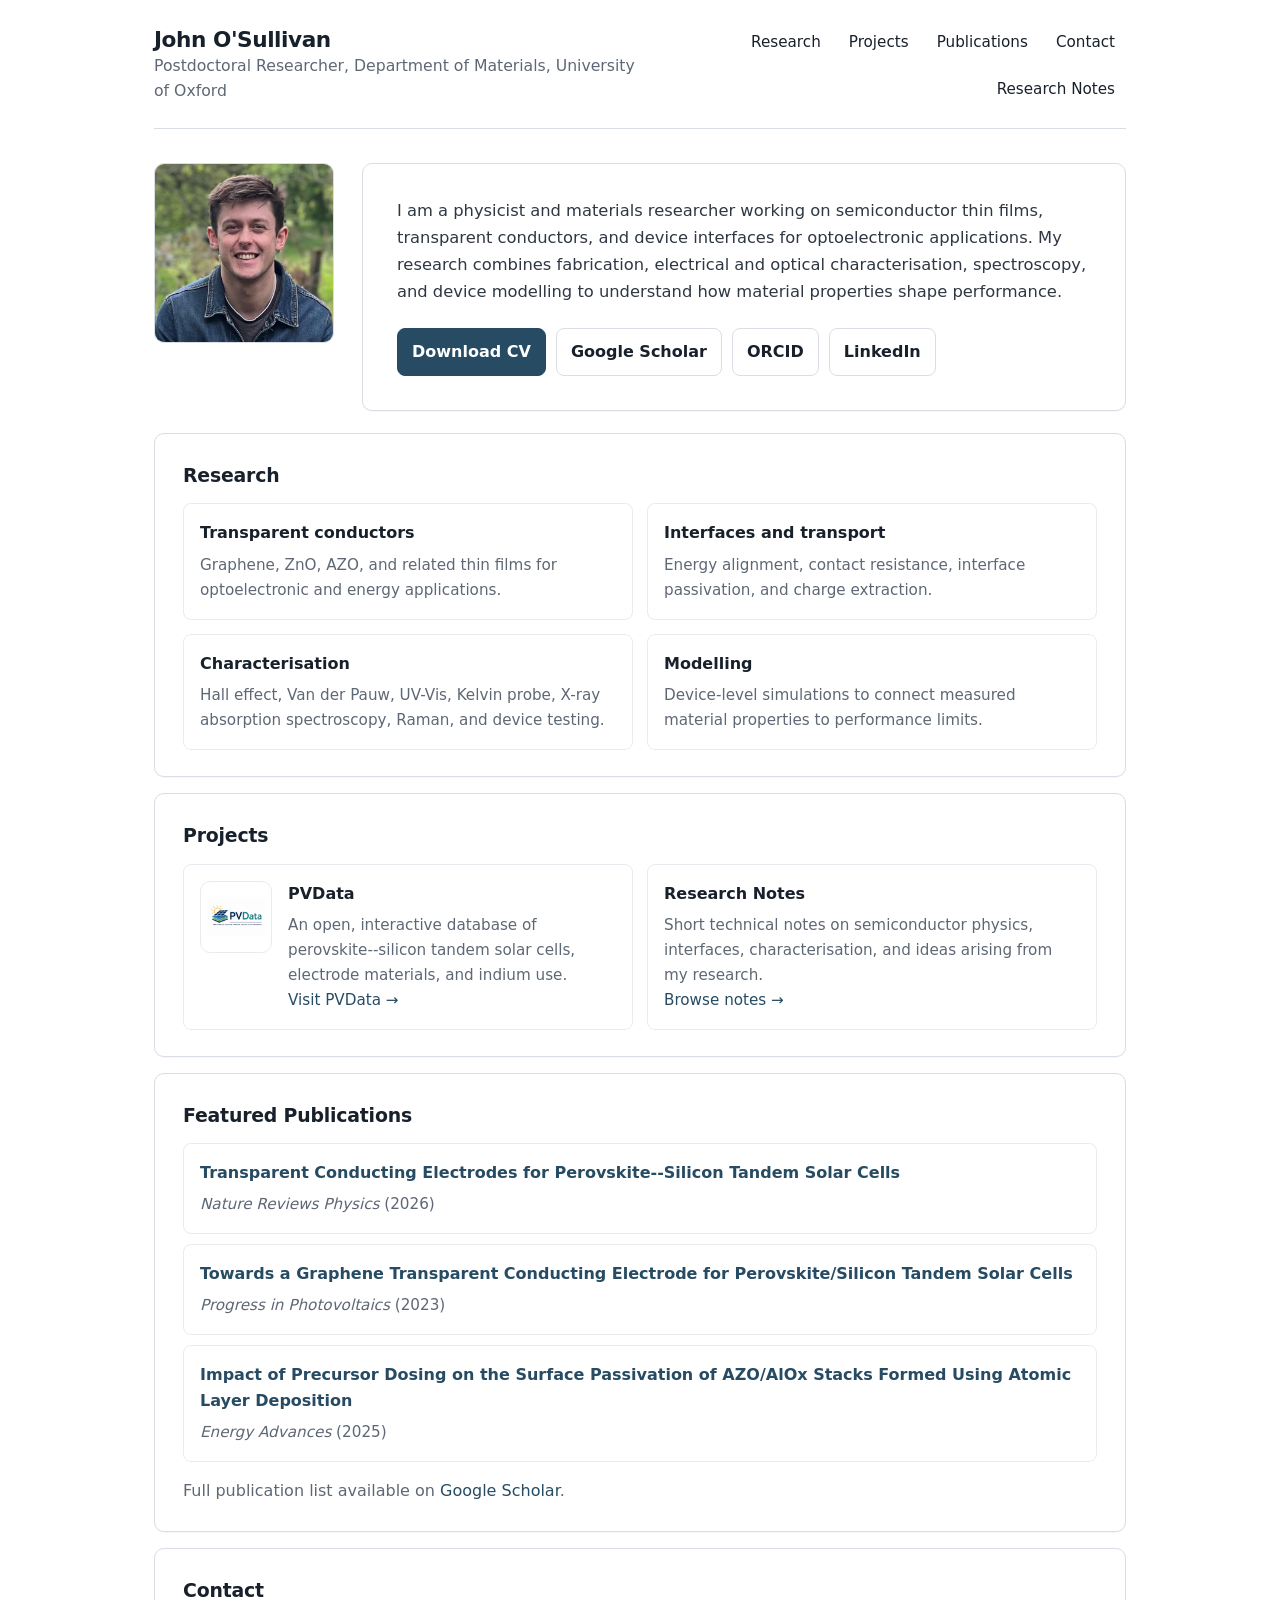
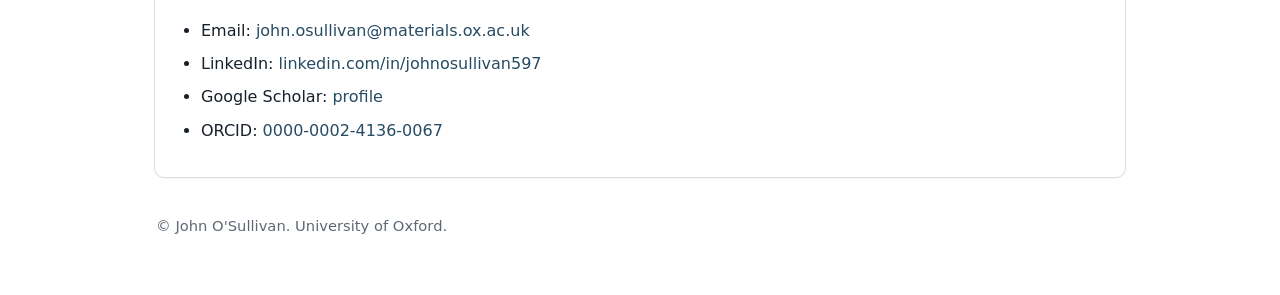
==== commit ed450490: "Update index.html" ====
--- a/index.html
+++ b/index.html
@@ -15,7 +15,6 @@
     <div class="wrap">
       <header class="site-header">
         <div class="brand">
-          <img class="brand-logo" src="images/favicon.png" alt="JO logo" />
           <div class="brand-text">
             <h1>John O'Sullivan</h1>
             <p>Postdoctoral Researcher, Department of Materials, University of Oxford</p>
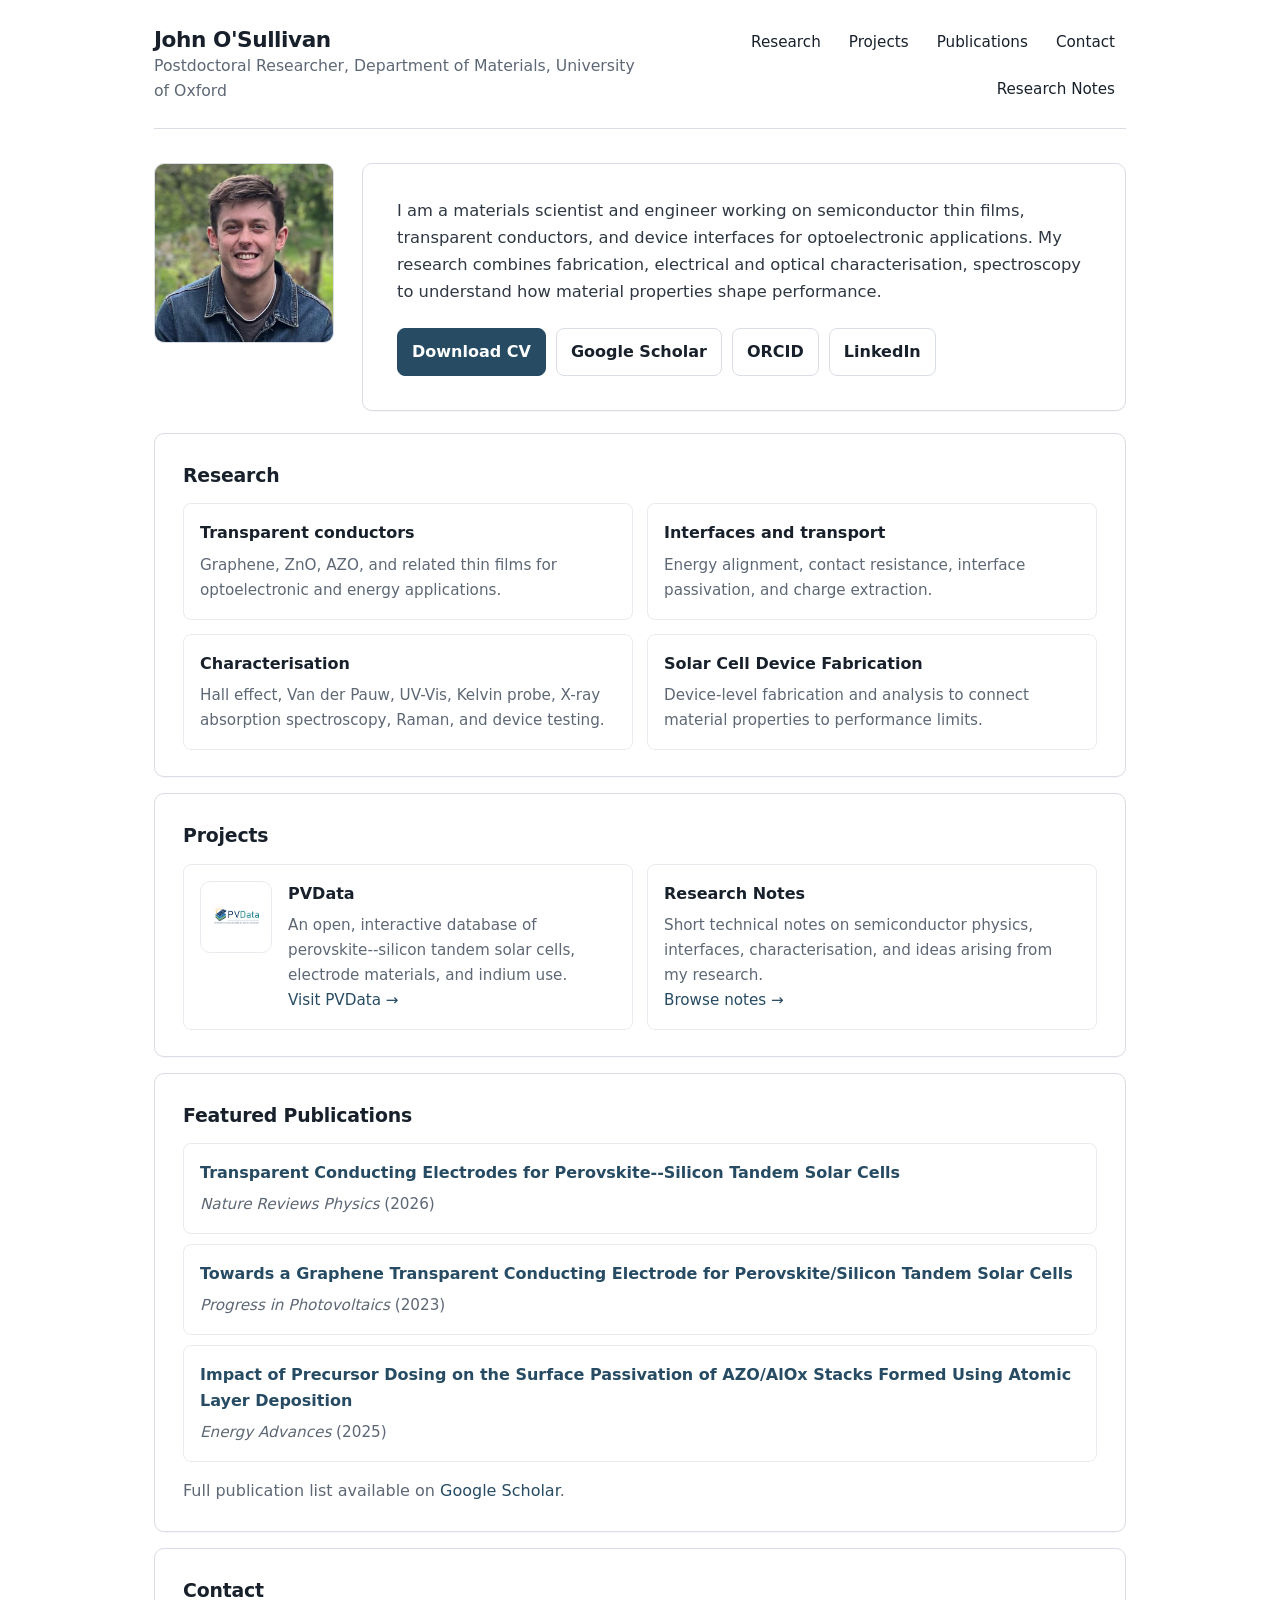
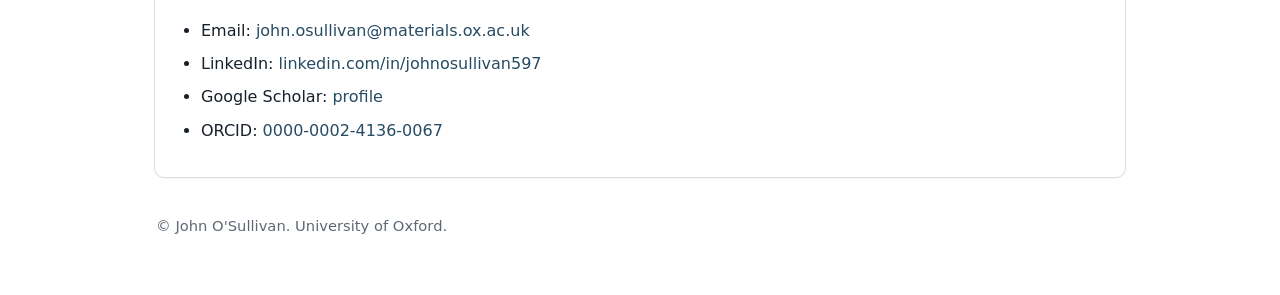
==== commit 44c389c0: "Update index.html" ====
--- a/index.html
+++ b/index.html
@@ -37,9 +37,9 @@
 
         <div class="card hero-main">
           <p>
-            I am a physicist and materials researcher working on semiconductor thin films, transparent conductors, and
+            I am a materials scientist and engineer working on semiconductor thin films, transparent conductors, and
             device interfaces for optoelectronic applications. My research combines fabrication, electrical and optical
-            characterisation, spectroscopy, and device modelling to understand how material properties shape performance.
+            characterisation, spectroscopy to understand how material properties shape performance.
           </p>
           <div class="cta-row">
             <a class="btn primary" href="CV052026_Postdoc_RSB.pdf">Download CV</a>
@@ -67,8 +67,8 @@
               <p>Hall effect, Van der Pauw, UV-Vis, Kelvin probe, X-ray absorption spectroscopy, Raman, and device testing.</p>
             </div>
             <div class="item">
-              <h4>Modelling</h4>
-              <p>Device-level simulations to connect measured material properties to performance limits.</p>
+              <h4>Solar Cell Device Fabrication</h4>
+              <p>Device-level fabrication and analysis to connect material properties to performance limits.</p>
             </div>
           </div>
         </section>
@@ -102,7 +102,7 @@
           <div class="pubs">
             <div class="pub">
               <strong>
-                <a href="https://doi.org/10.1038/s42254-026-00827-6" target="_blank" rel="noopener noreferrer">
+                <a href="https://doi.org/10.1038/s42254-026-00938-5" target="_blank" rel="noopener noreferrer">
                   Transparent Conducting Electrodes for Perovskite--Silicon Tandem Solar Cells
                 </a>
               </strong>
@@ -110,7 +110,7 @@
             </div>
             <div class="pub">
               <strong>
-                <a href="https://doi.org/10.1002/pip.3726" target="_blank" rel="noopener noreferrer">
+                <a href="https://doi.org/10.1002/pip.3739" target="_blank" rel="noopener noreferrer">
                   Towards a Graphene Transparent Conducting Electrode for Perovskite/Silicon Tandem Solar Cells
                 </a>
               </strong>
@@ -118,7 +118,7 @@
             </div>
             <div class="pub">
               <strong>
-                <a href="https://doi.org/10.1039/D5YA00072F" target="_blank" rel="noopener noreferrer">
+                <a href="https://doi.org/10.1039/d4ya00552j" target="_blank" rel="noopener noreferrer">
                   Impact of Precursor Dosing on the Surface Passivation of AZO/AlOx Stacks Formed Using Atomic Layer Deposition
                 </a>
               </strong>
